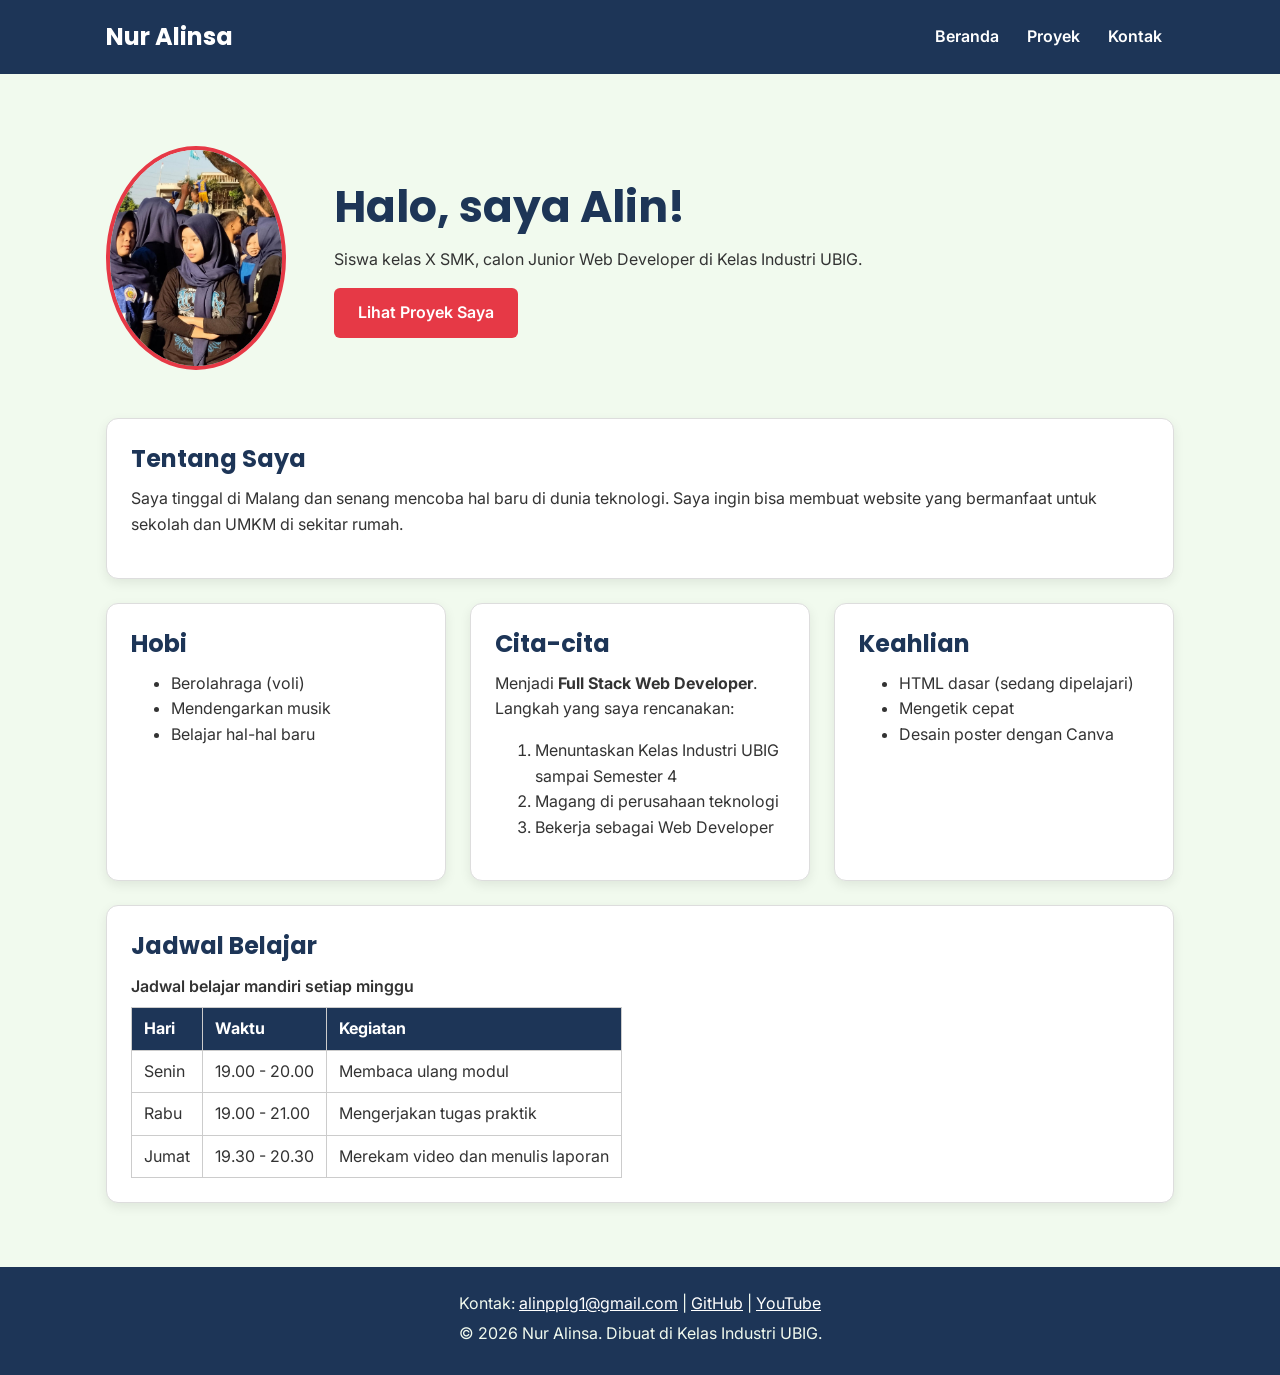
==== index.html @ 0a0b80e3 "Perbaiki link YouTube" ====
<!DOCTYPE html>
<html lang="id">
<head>
  <meta charset="UTF-8">
  <meta name="viewport" content="width=device-width, initial-scale=1.0">
  <title>Nur Alinsa| Beranda</title>
  <link rel="preconnect" href="https://fonts.googleapis.com">
  <link rel="preconnect" href="https://fonts.gstatic.com" crossorigin>
  <link href="https://fonts.googleapis.com/css2?family=Inter:wght@400;600&family=Poppins:wght@600;700&display=swap" rel="stylesheet">
  <link rel="stylesheet" href="css/style.css">
</head>
<body>
  <header>
    <div class="container navbar">
      <h1>Nur Alinsa</h1>
      <nav class="menu-laptop">
        <ul>
          <li><a href="index.html">Beranda</a></li>
          <li><a href="proyek.html">Proyek</a></li>
          <li><a href="kontak.html">Kontak</a></li>
        </ul>
      </nav>
      <!-- Tantangan: menu ponsel yang bisa dibuka-tutup -->
      <details class="menu-ponsel">
        <summary>Menu</summary>
        <nav>
          <ul>
            <li><a href="index.html">Beranda</a></li>
            <li><a href="proyek.html">Proyek</a></li>
            <li><a href="kontak.html">Kontak</a></li>
          </ul>
        </nav>
      </details>
    </div>
  </header>

  <main>
    <div class="container">
      <section class="hero">
        <img src="img/foto-profil.jpeg" alt="Foto profil Nur Alinsa" width="180">
        <div>
          <h2>Halo, saya Alin!</h2>
          <p>Siswa kelas X SMK, calon Junior Web Developer di Kelas Industri UBIG.</p>
          <a href="proyek.html" class="tombol">Lihat Proyek Saya</a>
        </div>
      </section>

      <section class="kartu">
        <h2>Tentang Saya</h2>
        <p>Saya tinggal di Malang dan senang mencoba hal baru di dunia teknologi. Saya ingin bisa membuat website yang bermanfaat untuk sekolah dan UMKM di sekitar rumah.</p>
      </section>

      <div class="daftar-kartu">
        <section class="kartu">
          <h2>Hobi</h2>
          <ul>
            <li>Berolahraga (voli)</li>
            <li>Mendengarkan musik</li>
            <li>Belajar hal-hal baru</li>
          </ul>
        </section>

        <section class="kartu">
          <h2>Cita-cita</h2>
          <p>Menjadi <strong>Full Stack Web Developer</strong>. Langkah yang saya rencanakan:</p>
          <ol>
            <li>Menuntaskan Kelas Industri UBIG sampai Semester 4</li>
            <li>Magang di perusahaan teknologi</li>
            <li>Bekerja sebagai Web Developer</li>
          </ol>
        </section>

        <section class="kartu">
          <h2>Keahlian</h2>
          <ul>
            <li>HTML dasar (sedang dipelajari)</li>
            <li>Mengetik cepat</li>
            <li>Desain poster dengan Canva</li>
          </ul>
        </section>
      </div>

      <section class="kartu">
        <h2>Jadwal Belajar</h2>
        <table>
          <caption>Jadwal belajar mandiri setiap minggu</caption>
          <thead>
            <tr>
              <th>Hari</th>
              <th>Waktu</th>
              <th>Kegiatan</th>
            </tr>
          </thead>
          <tbody>
            <tr>
              <td>Senin</td>
              <td>19.00 - 20.00</td>
              <td>Membaca ulang modul</td>
            </tr>
            <tr>
              <td>Rabu</td>
              <td>19.00 - 21.00</td>
              <td>Mengerjakan tugas praktik</td>
            </tr>
            <tr>
              <td>Jumat</td>
              <td>19.30 - 20.30</td>
              <td>Merekam video dan menulis laporan</td>
            </tr>
          </tbody>
        </table>
      </section>
    </div>
  </main>

  <footer>
    <p>Kontak: <a href="alinpplg1@gmail.com">alinpplg1@gmail.com</a> |
      <a href="https://github.com/alinpplg1-cod" target="_blank">GitHub</a> |
      <a href="https://youtube.com/@alinn-5lyne?si=zKAvSJ5dk6sBSDVL" target="_blank">YouTube</a></p>
    <p>&copy; 2026 Nur Alinsa. Dibuat di Kelas Industri UBIG.</p>
  </footer>
</body>
</html>
---- css/style.css ----
/* Gaya portofolio Nur Alinsa
   Palet: #1D3557 (utama), #E63946 (aksen), #F1FAEE (latar)
   Huruf: Poppins (judul), Inter (isi)
   Tata letak: mobile first, titik ubah 768px (tablet) dan 1024px (laptop) */

/* 1. Reset */
* {
  box-sizing: border-box;
  margin: 0;
}

img {
  max-width: 100%;
  height: auto;
}

/* 2. Dasar halaman: warna dan huruf */
body {
  font-family: "Inter", Arial, sans-serif;
  font-size: 1rem;
  line-height: 1.6;
  color: #333333;
  background-color: #F1FAEE;
}

h1, h2, h3 {
  font-family: "Poppins", Arial, sans-serif;
  color: #1D3557;
  line-height: 1.3;
}

h2 {
  margin-bottom: 0.75rem;
}

p, ul, ol {
  margin-bottom: 1rem;
}

a {
  color: #E63946;
}

/* 3. Wadah, header, dan menu */
.container {
  max-width: 1100px;
  margin: 0 auto;
  padding: 0 1rem;
}

header {
  background-color: #1D3557;
  color: #FFFFFF;
  padding: 1rem 0;
}

header h1 {
  color: #FFFFFF;
  font-size: 1.5rem;
}

.navbar {
  display: flex;
  flex-wrap: wrap;
  justify-content: space-between;
  align-items: center;
  gap: 0.5rem;
}

nav ul {
  display: flex;
  gap: 0.25rem;
  padding: 0;
  margin: 0;
  list-style: none;
}

nav a {
  display: inline-block;
  padding: 0.5rem 0.75rem;
  border-radius: 6px;
  color: #FFFFFF;
  font-weight: 600;
  text-decoration: none;
}

/* Tantangan: menu ponsel buka-tutup dengan details */
.menu-laptop {
  display: none;
}

.menu-ponsel summary {
  padding: 0.5rem 0.75rem;
  border: 1px solid #FFFFFF;
  border-radius: 6px;
  font-weight: 600;
  cursor: pointer;
}

.menu-ponsel ul {
  flex-direction: column;
  margin-top: 0.5rem;
}

/* 4. Isi utama, hero, dan kartu */
main {
  padding: 1.5rem 0;
}

.hero {
  display: flex;
  flex-direction: column;
  align-items: center;
  gap: 1.5rem;
  padding: 1rem 0 2rem;
  text-align: center;
}

.hero img {
  border: 4px solid #E63946;
  border-radius: 50%;
}

.hero h2 {
  font-size: 2rem;
}

.tombol {
  display: inline-block;
  padding: 0.75rem 1.5rem;
  border-radius: 6px;
  background-color: #E63946;
  color: #FFFFFF;
  font-weight: 600;
  text-decoration: none;
}

.kartu {
  background-color: #FFFFFF;
  padding: 1rem;
  margin-bottom: 1.5rem;
  border: 1px solid #DDDDDD;
  border-radius: 12px;
  box-shadow: 0 4px 12px rgba(0, 0, 0, 0.08);
}

.daftar-kartu {
  display: flex;
  flex-wrap: wrap;
  gap: 1.5rem;
  margin-bottom: 1.5rem;
}

.daftar-kartu .kartu {
  flex: 1 1 280px;
  margin-bottom: 0;
}

article img {
  border-radius: 8px;
  border: 1px solid #DDDDDD;
}

/* 5. Tabel */
table {
  border-collapse: collapse;
}

caption {
  font-weight: 600;
  text-align: left;
  margin-bottom: 0.5rem;
}

th, td {
  border: 1px solid #CCCCCC;
  padding: 0.5rem 0.75rem;
  text-align: left;
}

th {
  background-color: #1D3557;
  color: #FFFFFF;
}

/* 6. Form */
label {
  font-weight: 600;
}

input, select, textarea {
  width: 100%;
  max-width: 22rem;
  padding: 0.6rem;
  margin-top: 0.25rem;
  border: 1px solid #CCCCCC;
  border-radius: 6px;
  font-family: inherit;
  font-size: 1rem;
}

button {
  padding: 0.75rem 1.5rem;
  border: none;
  border-radius: 6px;
  background-color: #E63946;
  color: #FFFFFF;
  font-family: inherit;
  font-size: 1rem;
  font-weight: 600;
  cursor: pointer;
}

/* 7. Footer */
footer {
  background-color: #1D3557;
  color: #F1FAEE;
  text-align: center;
  padding: 1.5rem;
}

footer p {
  margin-bottom: 0.25rem;
}

footer a {
  color: #FFFFFF;
}

/* 8. Tablet: lebar layar 768px ke atas */
@media (min-width: 768px) {
  .menu-laptop {
    display: block;
  }

  .menu-ponsel {
    display: none;
  }

  .hero {
    flex-direction: row;
    padding: 2rem 0 3rem;
    text-align: left;
  }

  .kartu {
    padding: 1.5rem;
  }
}

/* 9. Laptop: lebar layar 1024px ke atas */
@media (min-width: 1024px) {
  main {
    padding: 2.5rem 0;
  }

  .hero {
    gap: 3rem;
  }

  .hero h2 {
    font-size: 2.75rem;
  }
}
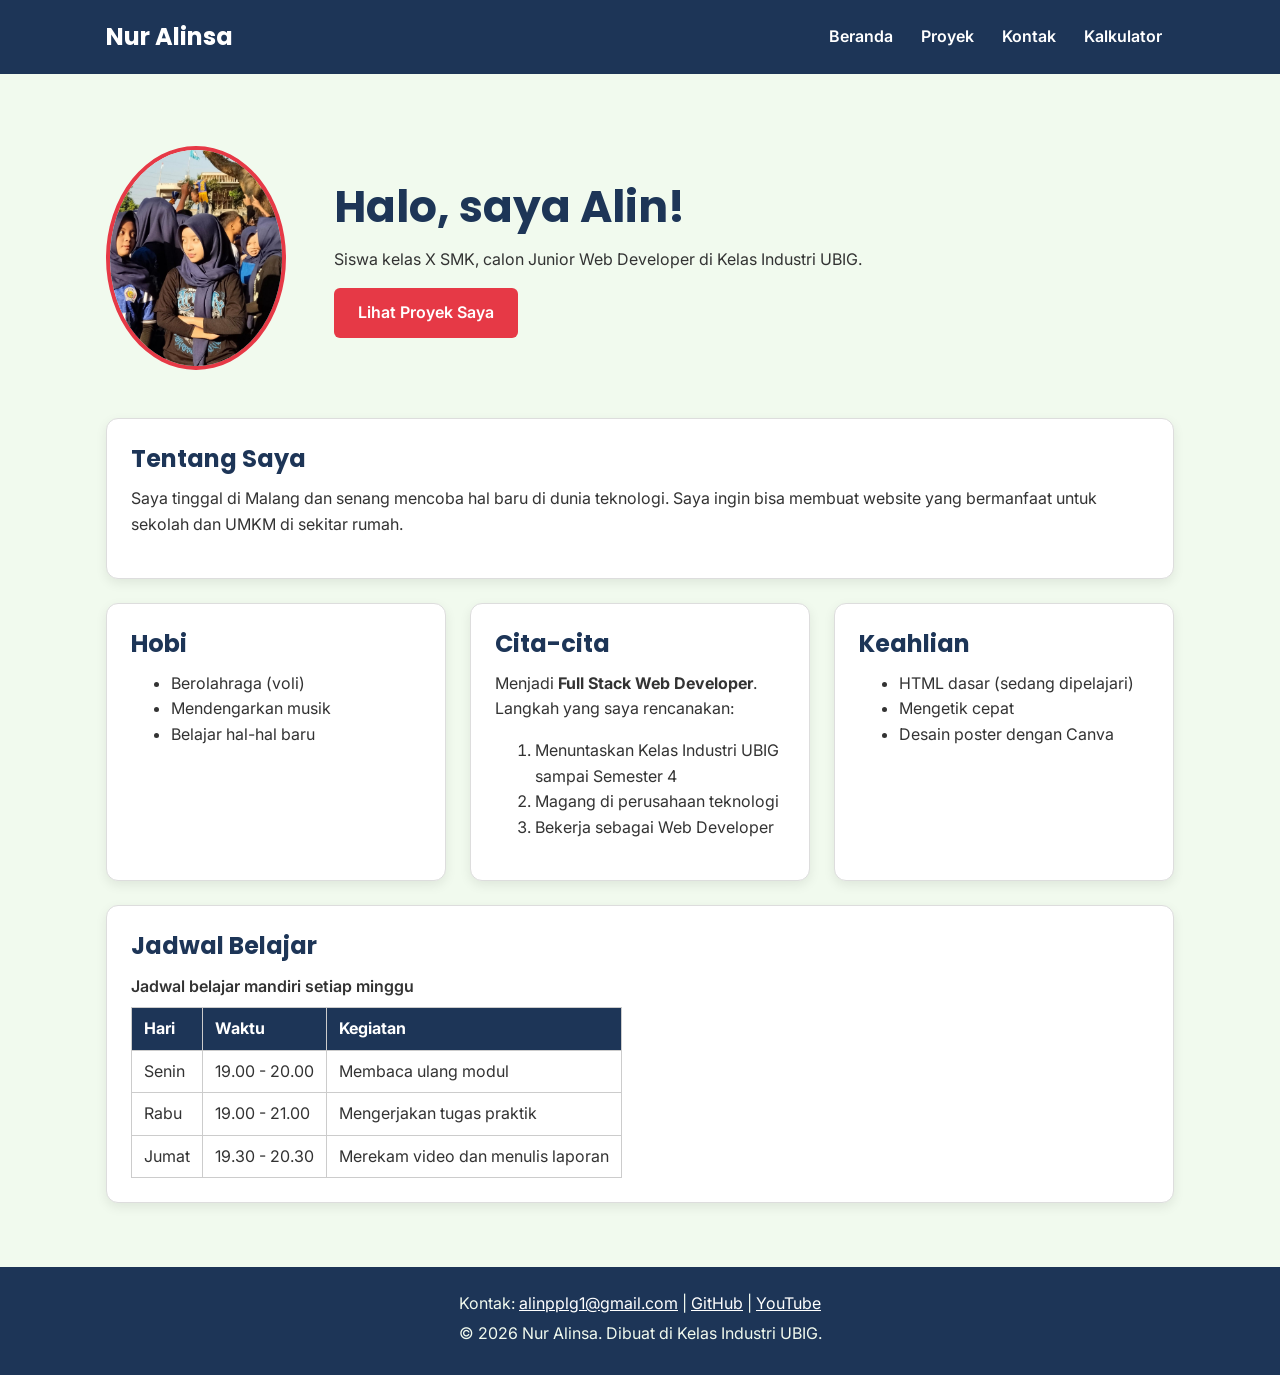
==== commit 33069c6d: "feat: tambah menu kalkulator di semua halaman" ====
--- a/index.html
+++ b/index.html
@@ -1,14 +1,20 @@
 <!DOCTYPE html>
 <html lang="id">
+
 <head>
   <meta charset="UTF-8">
   <meta name="viewport" content="width=device-width, initial-scale=1.0">
   <title>Nur Alinsa| Beranda</title>
+  <link rel="icon" href="img/foto-profil.png">
   <link rel="preconnect" href="https://fonts.googleapis.com">
   <link rel="preconnect" href="https://fonts.gstatic.com" crossorigin>
-  <link href="https://fonts.googleapis.com/css2?family=Inter:wght@400;600&family=Poppins:wght@600;700&display=swap" rel="stylesheet">
+  <link href="https://fonts.googleapis.com/css2?family=Inter:wght@400;600&family=Poppins:wght@600;700&display=swap"
+    rel="stylesheet">
   <link rel="stylesheet" href="css/style.css">
+  <script src="js/latihan.js" defer></script>
+  <script src="js/logika.js" defer></script>
 </head>
+
 <body>
   <header>
     <div class="container navbar">
@@ -18,6 +24,7 @@
           <li><a href="index.html">Beranda</a></li>
           <li><a href="proyek.html">Proyek</a></li>
           <li><a href="kontak.html">Kontak</a></li>
+          <li><a href="kalkulator.html">Kalkulator</a></li>
         </ul>
       </nav>
       <!-- Tantangan: menu ponsel yang bisa dibuka-tutup -->
@@ -28,6 +35,7 @@
             <li><a href="index.html">Beranda</a></li>
             <li><a href="proyek.html">Proyek</a></li>
             <li><a href="kontak.html">Kontak</a></li>
+            <li><a href="kalkulator.html">Kalkulator</a></li>
           </ul>
         </nav>
       </details>
@@ -47,7 +55,8 @@
 
       <section class="kartu">
         <h2>Tentang Saya</h2>
-        <p>Saya tinggal di Malang dan senang mencoba hal baru di dunia teknologi. Saya ingin bisa membuat website yang bermanfaat untuk sekolah dan UMKM di sekitar rumah.</p>
+        <p>Saya tinggal di Malang dan senang mencoba hal baru di dunia teknologi. Saya ingin bisa membuat website yang
+          bermanfaat untuk sekolah dan UMKM di sekitar rumah.</p>
       </section>
 
       <div class="daftar-kartu">
@@ -113,11 +122,15 @@
     </div>
   </main>
 
+
+
   <footer>
     <p>Kontak: <a href="alinpplg1@gmail.com">alinpplg1@gmail.com</a> |
       <a href="https://github.com/alinpplg1-cod" target="_blank">GitHub</a> |
-      <a href="https://youtube.com/@alinn-5lyne?si=zKAvSJ5dk6sBSDVL" target="_blank">YouTube</a></p>
+      <a href="https://youtube.com/@alinn-5lyne?si=zKAvSJ5dk6sBSDVL" target="_blank">YouTube</a>
+    </p>
     <p>&copy; 2026 Nur Alinsa. Dibuat di Kelas Industri UBIG.</p>
   </footer>
 </body>
-</html>
+
+</html>
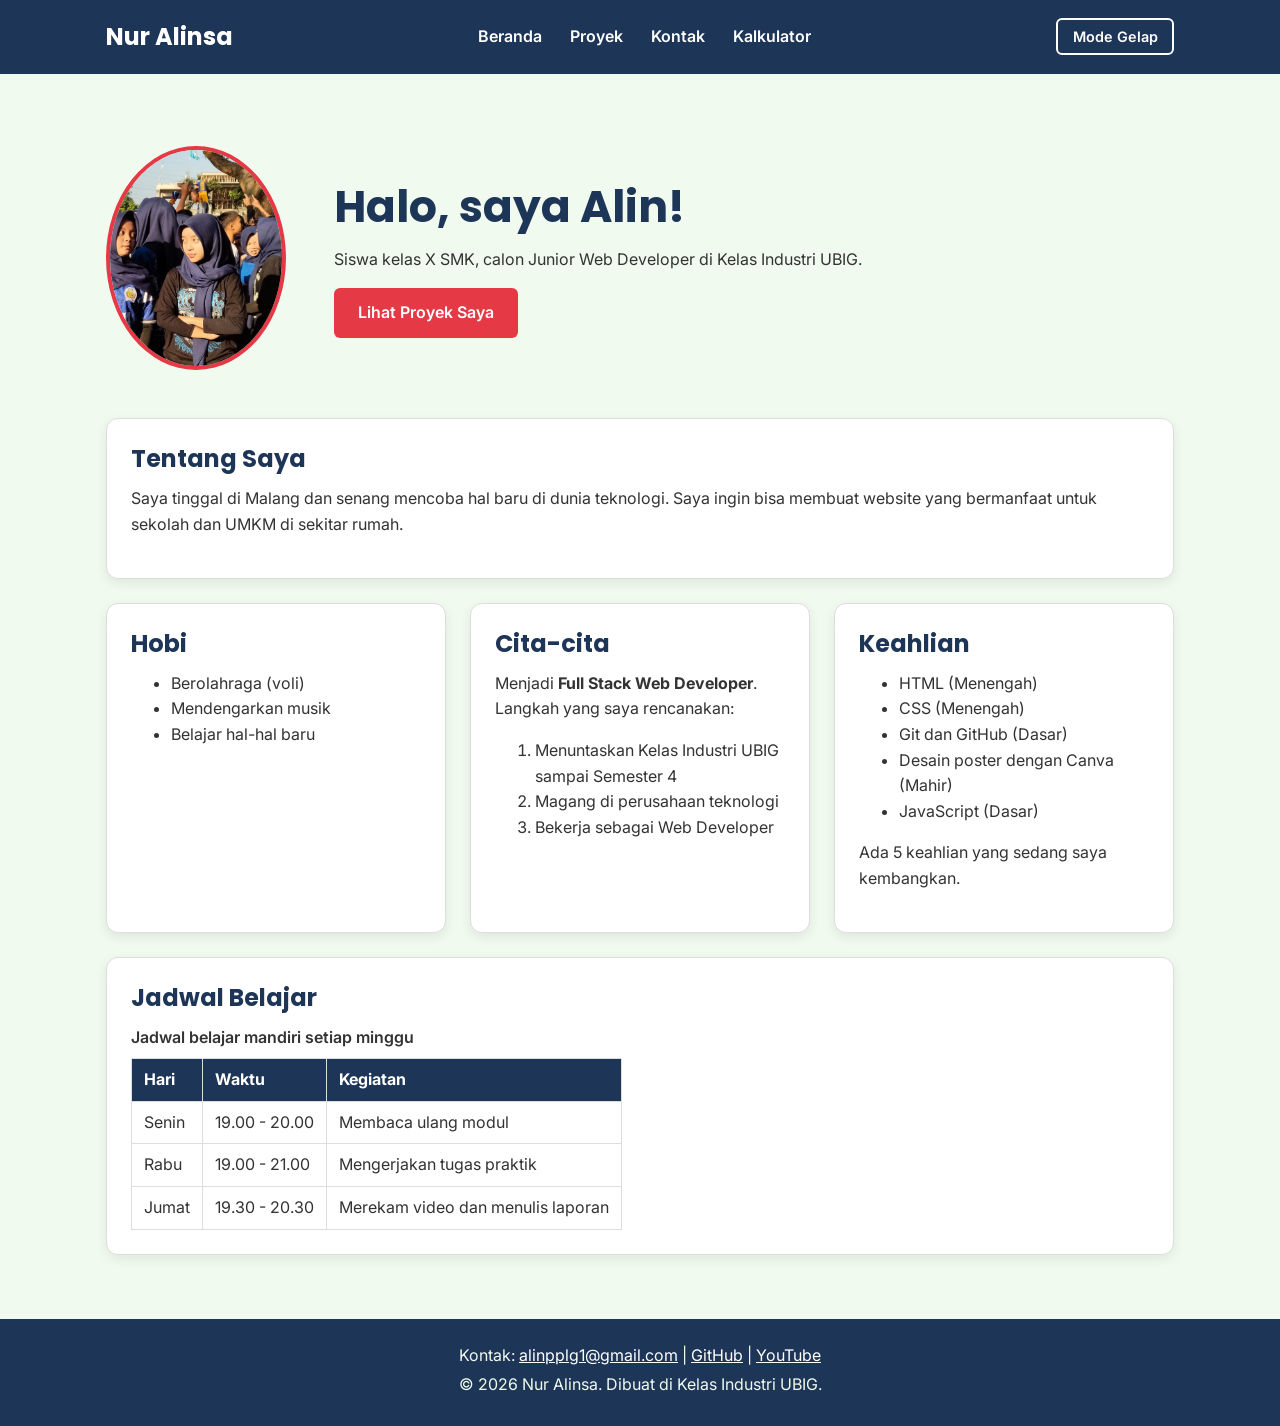
==== commit d14d0578: "feat: tambah keahlian dinamis, mode gelap dan filter proyek" ====
--- a/index.html
+++ b/index.html
@@ -2,6 +2,7 @@
 <html lang="id">
 
 <head>
+  <script src="js/logika.js" defer></script>
   <meta charset="UTF-8">
   <meta name="viewport" content="width=device-width, initial-scale=1.0">
   <title>Nur Alinsa| Beranda</title>
@@ -11,8 +12,7 @@
   <link href="https://fonts.googleapis.com/css2?family=Inter:wght@400;600&family=Poppins:wght@600;700&display=swap"
     rel="stylesheet">
   <link rel="stylesheet" href="css/style.css">
-  <script src="js/latihan.js" defer></script>
-  <script src="js/logika.js" defer></script>
+  <script src="js/main.js" defer></script>
 </head>
 
 <body>
@@ -27,6 +27,7 @@
           <li><a href="kalkulator.html">Kalkulator</a></li>
         </ul>
       </nav>
+       <button type="button" id="tombol-tema" class="tombol-tema">Mode Gelap</button>
       <!-- Tantangan: menu ponsel yang bisa dibuka-tutup -->
       <details class="menu-ponsel">
         <summary>Menu</summary>
@@ -81,11 +82,8 @@
 
         <section class="kartu">
           <h2>Keahlian</h2>
-          <ul>
-            <li>HTML dasar (sedang dipelajari)</li>
-            <li>Mengetik cepat</li>
-            <li>Desain poster dengan Canva</li>
-          </ul>
+          <ul id="daftar-skill"></ul>
+          <p id="jumlah-skill"></p>
         </section>
       </div>
 
@@ -125,7 +123,7 @@
 
 
   <footer>
-    <p>Kontak: <a href="alinpplg1@gmail.com">alinpplg1@gmail.com</a> |
+    <p>Kontak: <a href="mailto:alinpplg1@gmail.com">alinpplg1@gmail.com</a> |
       <a href="https://github.com/alinpplg1-cod" target="_blank">GitHub</a> |
       <a href="https://youtube.com/@alinn-5lyne?si=zKAvSJ5dk6sBSDVL" target="_blank">YouTube</a>
     </p>
--- a/css/style.css
+++ b/css/style.css
@@ -15,17 +15,28 @@
 }
 
 /* 2. Dasar halaman: warna dan huruf */
+:root {
+  --warna-utama: #1D3557;
+  --warna-judul: #1D3557;
+  --warna-aksen: #E63946;
+  --warna-tautan: #E63946;
+  --warna-latar: #F1FAEE;
+  --warna-teks: #333333;
+  --warna-kartu: #FFFFFF;
+  --warna-garis: #DDDDDD;
+}
+
 body {
   font-family: "Inter", Arial, sans-serif;
   font-size: 1rem;
   line-height: 1.6;
-  color: #333333;
-  background-color: #F1FAEE;
+  color: var(--warna-teks);
+  background-color: var(--warna-latar);
 }
 
 h1, h2, h3 {
   font-family: "Poppins", Arial, sans-serif;
-  color: #1D3557;
+  color: var(--warna-judul);
   line-height: 1.3;
 }
 
@@ -38,7 +49,7 @@
 }
 
 a {
-  color: #E63946;
+  color: var(--warna-tautan);
 }
 
 /* 3. Wadah, header, dan menu */
@@ -49,7 +60,7 @@
 }
 
 header {
-  background-color: #1D3557;
+  background-color: var(--warna-utama);
   color: #FFFFFF;
   padding: 1rem 0;
 }
@@ -117,7 +128,7 @@
 }
 
 .hero img {
-  border: 4px solid #E63946;
+  border: 4px solid var(--warna-aksen);
   border-radius: 50%;
 }
 
@@ -129,17 +140,17 @@
   display: inline-block;
   padding: 0.75rem 1.5rem;
   border-radius: 6px;
-  background-color: #E63946;
+  background-color: var(--warna-aksen);
   color: #FFFFFF;
   font-weight: 600;
   text-decoration: none;
 }
 
 .kartu {
-  background-color: #FFFFFF;
+  background-color: var(--warna-kartu);
   padding: 1rem;
   margin-bottom: 1.5rem;
-  border: 1px solid #DDDDDD;
+  border: 1px solid var(--warna-garis);
   border-radius: 12px;
   box-shadow: 0 4px 12px rgba(0, 0, 0, 0.08);
 }
@@ -158,7 +169,7 @@
 
 article img {
   border-radius: 8px;
-  border: 1px solid #DDDDDD;
+  border: 1px solid var(--warna-garis);
 }
 
 /* 5. Tabel */
@@ -173,19 +184,22 @@
 }
 
 th, td {
-  border: 1px solid #CCCCCC;
+  border: 1px solid var(--warna-garis);
   padding: 0.5rem 0.75rem;
   text-align: left;
 }
 
 th {
-  background-color: #1D3557;
+  background-color: var(--warna-utama);
   color: #FFFFFF;
 }
 
 /* 6. Form */
 label {
   font-weight: 600;
+}
+.keterangan {
+  font-size: 0.875rem;
 }
 
 input, select, textarea {
@@ -193,17 +207,19 @@
   max-width: 22rem;
   padding: 0.6rem;
   margin-top: 0.25rem;
-  border: 1px solid #CCCCCC;
+  border: 1px solid var(--warna-garis);
   border-radius: 6px;
   font-family: inherit;
   font-size: 1rem;
+  background-color: var(--warna-kartu);
+  color: var(--warna-teks);
 }
 
 button {
   padding: 0.75rem 1.5rem;
   border: none;
   border-radius: 6px;
-  background-color: #E63946;
+  background-color: var(--warna-aksen);
   color: #FFFFFF;
   font-family: inherit;
   font-size: 1rem;
@@ -213,7 +229,7 @@
 
 /* 7. Footer */
 footer {
-  background-color: #1D3557;
+  background-color: var(--warna-utama);
   color: #F1FAEE;
   text-align: center;
   padding: 1.5rem;
@@ -262,3 +278,50 @@
     font-size: 2.75rem;
   }
 }
+/* 10. Tombol tema, filter, dan label kategori */
+.tombol-tema {
+  padding: 0.5rem 0.9rem;
+  border: 2px solid #FFFFFF;
+  background-color: transparent;
+  font-size: 0.9rem;
+}
+.filter {
+  display: flex;
+  flex-wrap: wrap;
+  gap: 0.5rem;
+  margin-bottom: 1rem;
+}
+
+.tombol-filter {
+  padding: 0.5rem 1rem;
+  border: 2px solid var(--warna-garis);
+  background-color: var(--warna-kartu);
+  color: var(--warna-judul);
+}
+
+.tombol-filter.aktif {
+  background-color: var(--warna-aksen);
+  border-color: var(--warna-aksen);
+  color: #FFFFFF;
+}
+
+.label {
+  display: inline-block;
+  padding: 0.1rem 0.6rem;
+  margin-bottom: 0.5rem;
+  border-radius: 999px;
+  background-color: var(--warna-latar);
+  color: var(--warna-judul);
+  font-size: 0.85rem;
+  font-weight: 600;
+}
+/* 10. Tombol tema, filter, dan label kategori */
+body.gelap {
+  --warna-utama: #0B1526;
+  --warna-judul: #A8DADC;
+  --warna-tautan: #FF8A8A;
+  --warna-latar: #121A24;
+  --warna-teks: #E3E8EE;
+  --warna-kartu: #1C2836;
+  --warna-garis: #34465A;
+}
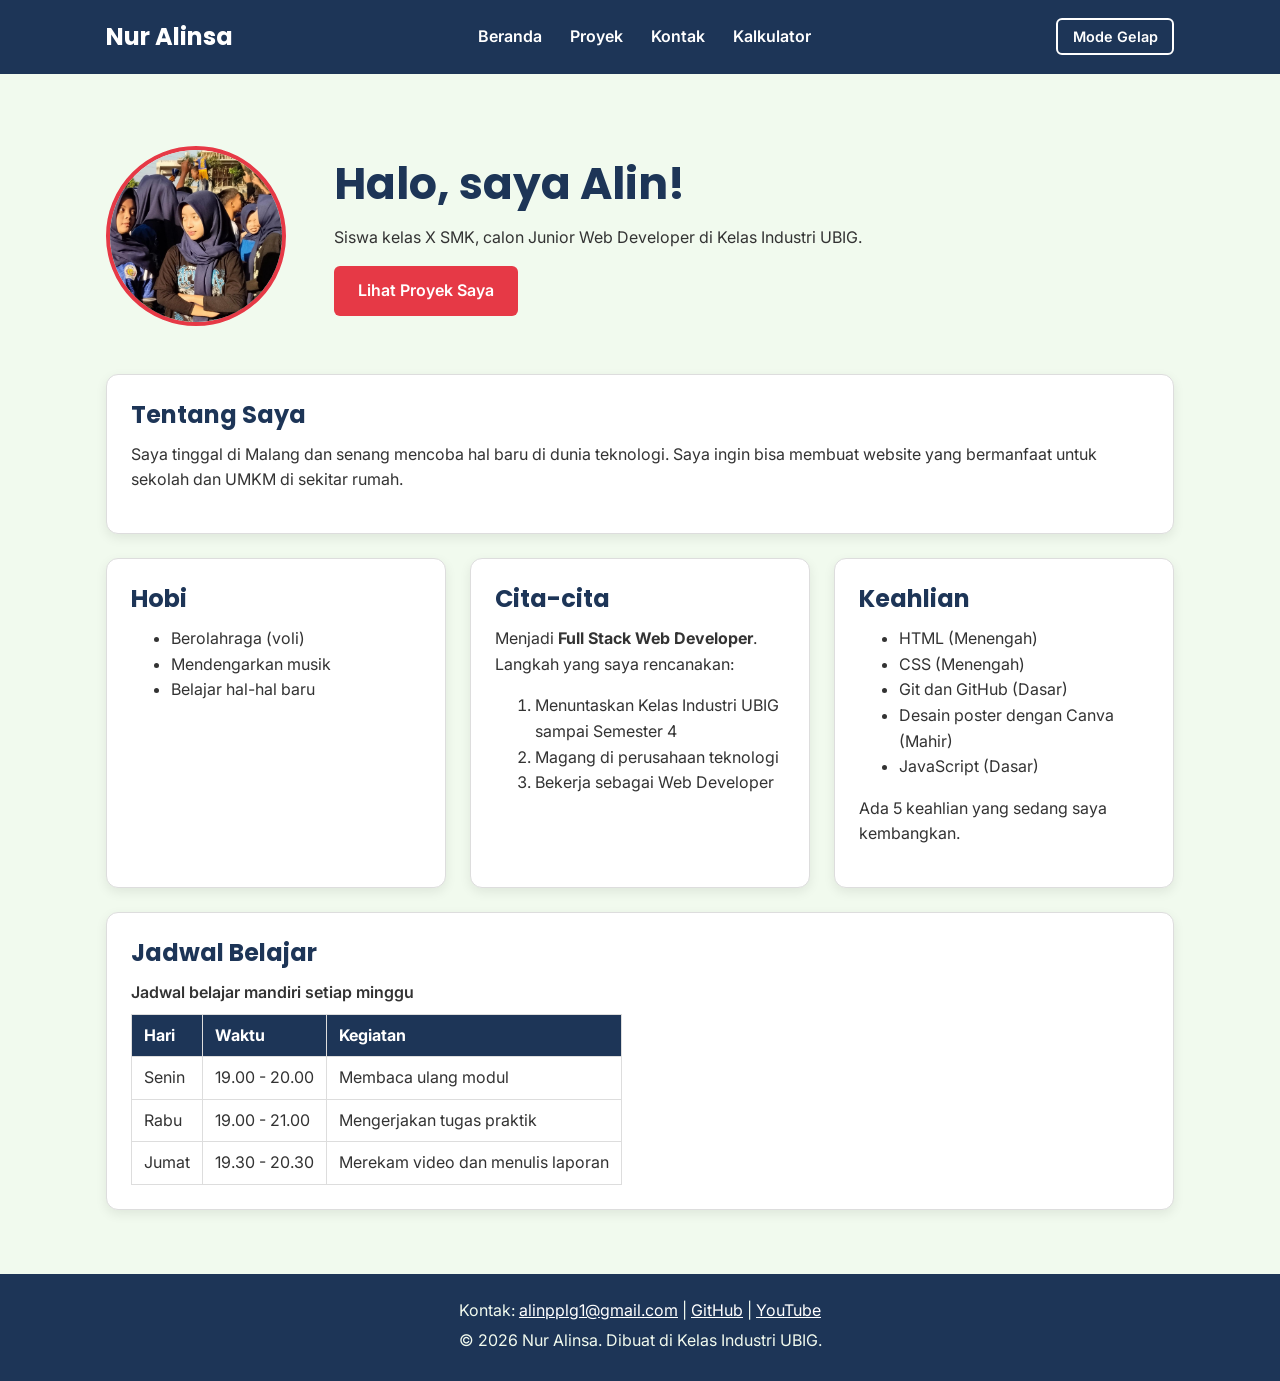
==== commit 539e9b7b: "perbaiki foto profil, tampilan kalkulator, dan tombol kosongkan pesan" ====
--- a/index.html
+++ b/index.html
@@ -27,7 +27,7 @@
           <li><a href="kalkulator.html">Kalkulator</a></li>
         </ul>
       </nav>
-       <button type="button" id="tombol-tema" class="tombol-tema">Mode Gelap</button>
+      <button type="button" id="tombol-tema" class="tombol-tema">Mode Gelap</button>
       <!-- Tantangan: menu ponsel yang bisa dibuka-tutup -->
       <details class="menu-ponsel">
         <summary>Menu</summary>
@@ -46,7 +46,7 @@
   <main>
     <div class="container">
       <section class="hero">
-        <img src="img/foto-profil.jpeg" alt="Foto profil Nur Alinsa" width="180">
+        <img src="img/foto-profil.jpeg" alt="Foto profil Nur Alinsa" class="foto-profil" width="180" height="180">
         <div>
           <h2>Halo, saya Alin!</h2>
           <p>Siswa kelas X SMK, calon Junior Web Developer di Kelas Industri UBIG.</p>
--- a/css/style.css
+++ b/css/style.css
@@ -324,4 +324,45 @@
   --warna-teks: #E3E8EE;
   --warna-kartu: #1C2836;
   --warna-garis: #34465A;
+}
+#Tombol-kosongkan {
+  background-color: #1e3a5f;
+}
+
+button[type="submit"] {
+  background-color: #e63946;
+}
+.foto-profil {
+    width: 180px;
+    height: 180px;
+    border-radius: 50%;
+    object-fit: cover;
+}
+#penghitung {
+    margin: 0.5rem 0 1rem;
+}
+
+.baris-tombol {
+    display: flex;
+    flex-direction: row;
+    align-items: center;
+    gap: 0.75rem;
+}
+
+.baris-tombol button {
+    width: auto;
+    margin: 0;
+}
+#tombol-kosongkan {
+    background-color: #1e3a5f;
+    color: #fff;
+    border: none;
+    border-radius: 6px;
+    padding: 0.6rem 1.2rem;
+    font-weight: 600;
+    cursor: pointer;
+}
+
+#tombol-kosongkan:hover {
+    background-color: #16304f;
 }
